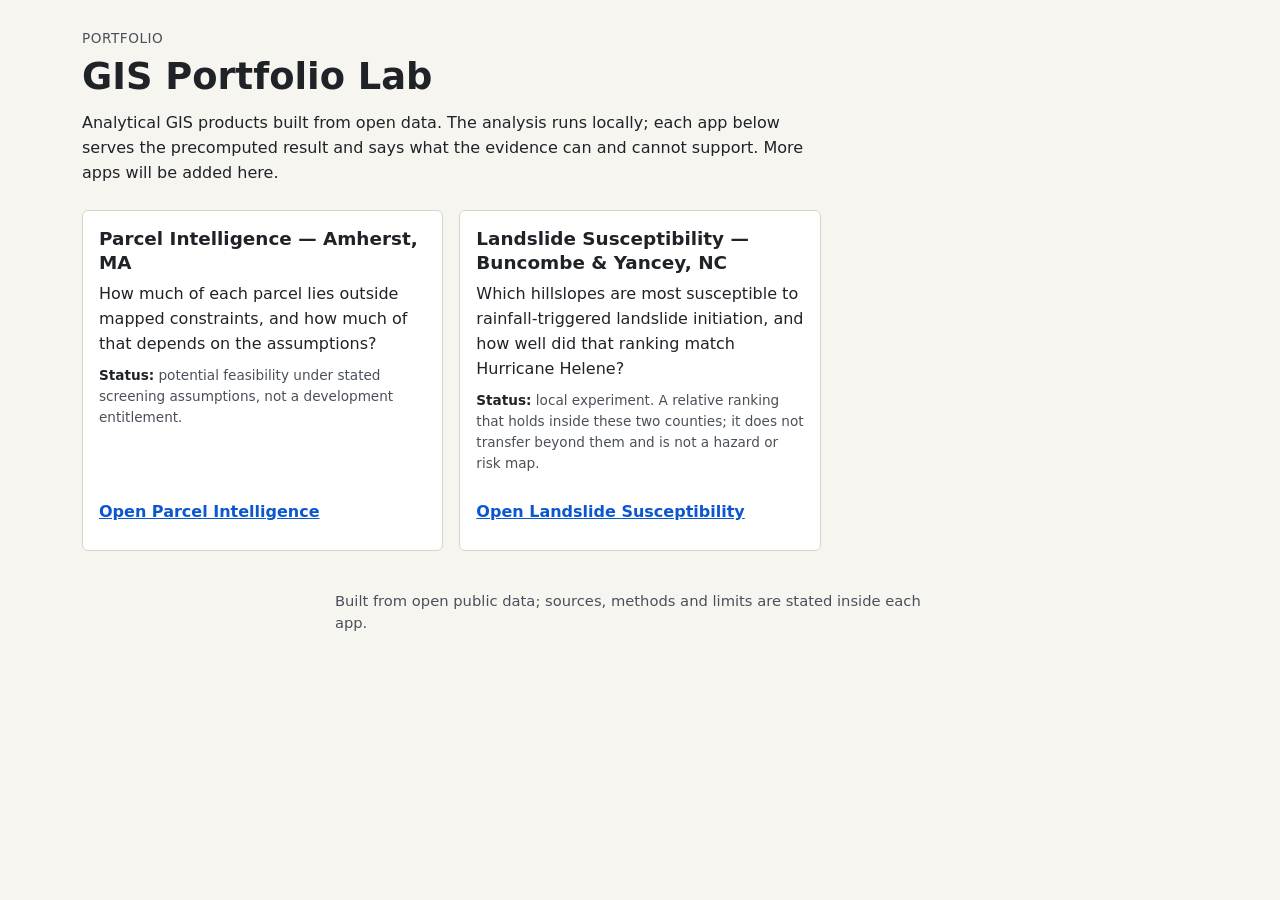
==== site/index.html @ 40e4b16c "feat: site landing page, Pages workflow for all apps, landslide docs and a11y fixes - site/index.htm" ====
<!doctype html>
<html lang="en">
<head>
<meta charset="utf-8">
<meta name="viewport" content="width=device-width, initial-scale=1">
<title>GIS Portfolio Lab</title>
<meta name="description" content="Analytical GIS products built from open data. Each app serves precomputed results and states what its evidence can and cannot support.">
<style>
:root {
  --paper: #f7f5f0;
  --surface: #ffffff;
  --ink: #1f2328;
  --ink-2: #4a5059;
  --rule: #d9d4c9;
  --focus: #0b57d0;
  --font: system-ui, -apple-system, "Segoe UI", Roboto, "Helvetica Neue", Arial, sans-serif;
  --radius: 6px;
  --gutter: clamp(16px, 3vw, 32px);
}
* { box-sizing: border-box; }
html { -webkit-text-size-adjust: 100%; }
body { margin: 0; background: var(--paper); color: var(--ink); font: 16px/1.55 var(--font); }
a { color: var(--focus); }
:focus-visible { outline: 3px solid var(--focus); outline-offset: 2px; }
main, header, footer { max-width: 1180px; margin: 0 auto; padding-left: var(--gutter); padding-right: var(--gutter); }
header { padding-top: 28px; }
.eyebrow { margin: 0 0 6px; font-size: 0.85rem; letter-spacing: 0.04em; text-transform: uppercase; color: var(--ink-2); }
h1 { font-size: clamp(1.5rem, 1.1rem + 1.8vw, 2.3rem); line-height: 1.2; margin: 0 0 12px; max-width: 30ch; }
.lede { max-width: 72ch; margin: 0 0 24px; }
.apps { list-style: none; margin: 0; padding: 0; display: grid; gap: 16px; grid-template-columns: repeat(auto-fill, minmax(min(100%, 320px), 1fr)); }
.card { background: var(--surface); border: 1px solid var(--rule); border-radius: var(--radius); padding: 16px; height: 100%; display: flex; flex-direction: column; gap: 8px; }
.sr-only { position: absolute; width: 1px; height: 1px; overflow: hidden; clip: rect(0 0 0 0); white-space: nowrap; }
.card h2 { font-size: 1.15rem; line-height: 1.3; margin: 0; }
.card p { margin: 0; }
.status { font-size: 0.85rem; color: var(--ink-2); }
.status b { color: var(--ink); }
.open { margin-top: auto; padding-top: 8px; font-weight: 600; display: inline-block; min-height: 44px; line-height: 44px; }
footer { padding-top: 24px; padding-bottom: 32px; color: var(--ink-2); font-size: 0.92rem; max-width: 72ch; margin-left: auto; margin-right: auto; }
</style>
</head>
<body>
<header>
  <p class="eyebrow">Portfolio</p>
  <h1>GIS Portfolio Lab</h1>
  <p class="lede">
    Analytical GIS products built from open data. The analysis runs locally; each app below serves the precomputed
    result and says what the evidence can and cannot support. More apps will be added here.
  </p>
</header>

<main>
  <ul class="apps">
    <li>
      <article class="card">
        <h2>Parcel Intelligence — Amherst, MA</h2>
        <p>How much of each parcel lies outside mapped constraints, and how much of that depends on the assumptions?</p>
        <p class="status"><b>Status:</b> potential feasibility under stated screening assumptions, not a development entitlement.</p>
        <a class="open" href="parcel-intelligence/">Open Parcel Intelligence <span class="sr-only">(Amherst, MA)</span></a>
      </article>
    </li>
    <li>
      <article class="card">
        <h2>Landslide Susceptibility — Buncombe &amp; Yancey, NC</h2>
        <p>Which hillslopes are most susceptible to rainfall-triggered landslide initiation, and how well did that ranking match Hurricane Helene?</p>
        <p class="status"><b>Status:</b> local experiment. A relative ranking that holds inside these two counties; it does not transfer beyond them and is not a hazard or risk map.</p>
        <a class="open" href="landslide-susceptibility/">Open Landslide Susceptibility <span class="sr-only">(Buncombe and Yancey, NC)</span></a>
      </article>
    </li>
  </ul>
</main>

<footer>
  <p>Built from open public data; sources, methods and limits are stated inside each app.</p>
</footer>
</body>
</html>
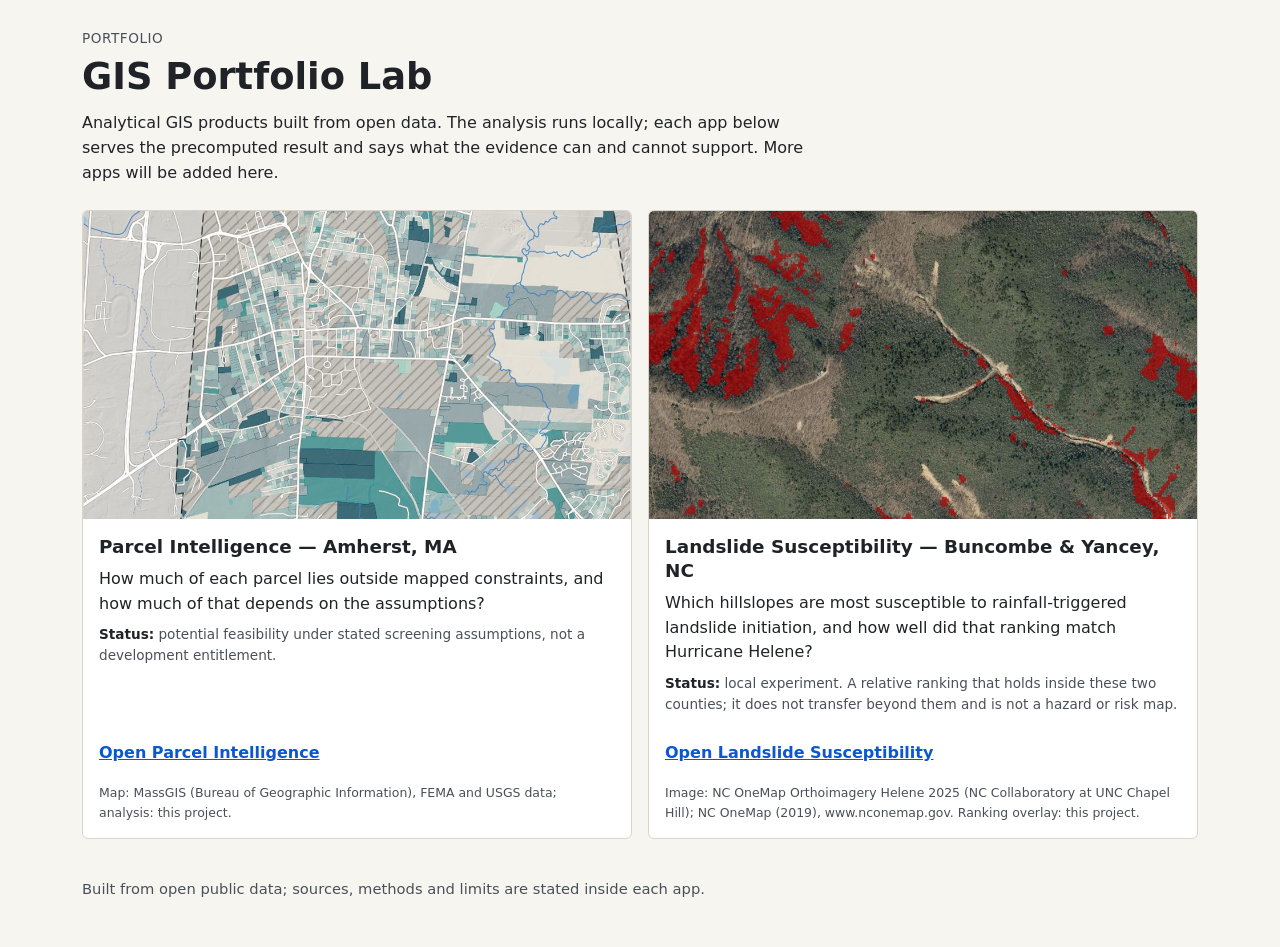
==== commit cfd11545: "feat(site): preview images on the landing cards; link METHOD and DATA_SOURCES from the landslide app" ====
--- a/site/index.html
+++ b/site/index.html
@@ -27,15 +27,19 @@
 .eyebrow { margin: 0 0 6px; font-size: 0.85rem; letter-spacing: 0.04em; text-transform: uppercase; color: var(--ink-2); }
 h1 { font-size: clamp(1.5rem, 1.1rem + 1.8vw, 2.3rem); line-height: 1.2; margin: 0 0 12px; max-width: 30ch; }
 .lede { max-width: 72ch; margin: 0 0 24px; }
-.apps { list-style: none; margin: 0; padding: 0; display: grid; gap: 16px; grid-template-columns: repeat(auto-fill, minmax(min(100%, 320px), 1fr)); }
-.card { background: var(--surface); border: 1px solid var(--rule); border-radius: var(--radius); padding: 16px; height: 100%; display: flex; flex-direction: column; gap: 8px; }
+.apps { list-style: none; margin: 0; padding: 0; display: grid; gap: 16px; grid-template-columns: repeat(auto-fit, minmax(min(100%, 320px), 1fr)); }
+.card { background: var(--surface); border: 1px solid var(--rule); border-radius: var(--radius); height: 100%; display: flex; flex-direction: column; }
 .sr-only { position: absolute; width: 1px; height: 1px; overflow: hidden; clip: rect(0 0 0 0); white-space: nowrap; }
+.card { overflow: hidden; }
+.card .body { padding: 16px; display: flex; flex-direction: column; gap: 8px; flex: 1; }
+.card img { display: block; width: 100%; height: auto; aspect-ratio: 16 / 9; object-fit: cover; background: var(--rule); }
+.credit { font-size: 0.78rem; color: var(--ink-2); }
 .card h2 { font-size: 1.15rem; line-height: 1.3; margin: 0; }
 .card p { margin: 0; }
 .status { font-size: 0.85rem; color: var(--ink-2); }
 .status b { color: var(--ink); }
 .open { margin-top: auto; padding-top: 8px; font-weight: 600; display: inline-block; min-height: 44px; line-height: 44px; }
-footer { padding-top: 24px; padding-bottom: 32px; color: var(--ink-2); font-size: 0.92rem; max-width: 72ch; margin-left: auto; margin-right: auto; }
+footer { padding-top: 24px; padding-bottom: 32px; color: var(--ink-2); font-size: 0.92rem; }
 </style>
 </head>
 <body>
@@ -52,18 +56,26 @@
   <ul class="apps">
     <li>
       <article class="card">
+        <img src="img/parcel-intelligence.jpg" width="960" height="540" alt="Map of Amherst parcels shaded by how many assumption sets leave a qualifying patch; hatched parcels are constrained." loading="lazy">
+        <div class="body">
         <h2>Parcel Intelligence — Amherst, MA</h2>
         <p>How much of each parcel lies outside mapped constraints, and how much of that depends on the assumptions?</p>
         <p class="status"><b>Status:</b> potential feasibility under stated screening assumptions, not a development entitlement.</p>
         <a class="open" href="parcel-intelligence/">Open Parcel Intelligence <span class="sr-only">(Amherst, MA)</span></a>
+        <p class="credit">Map: MassGIS (Bureau of Geographic Information), FEMA and USGS data; analysis: this project.</p>
+        </div>
       </article>
     </li>
     <li>
       <article class="card">
+        <img src="img/landslide-susceptibility.jpg" width="960" height="540" alt="Aerial image of hillslopes in Buncombe County after Hurricane Helene, with the top 10 percent of the susceptibility ranking in red." loading="lazy">
+        <div class="body">
         <h2>Landslide Susceptibility — Buncombe &amp; Yancey, NC</h2>
         <p>Which hillslopes are most susceptible to rainfall-triggered landslide initiation, and how well did that ranking match Hurricane Helene?</p>
         <p class="status"><b>Status:</b> local experiment. A relative ranking that holds inside these two counties; it does not transfer beyond them and is not a hazard or risk map.</p>
         <a class="open" href="landslide-susceptibility/">Open Landslide Susceptibility <span class="sr-only">(Buncombe and Yancey, NC)</span></a>
+        <p class="credit">Image: NC OneMap Orthoimagery Helene 2025 (NC Collaboratory at UNC Chapel Hill); NC OneMap (2019), www.nconemap.gov. Ranking overlay: this project.</p>
+        </div>
       </article>
     </li>
   </ul>
